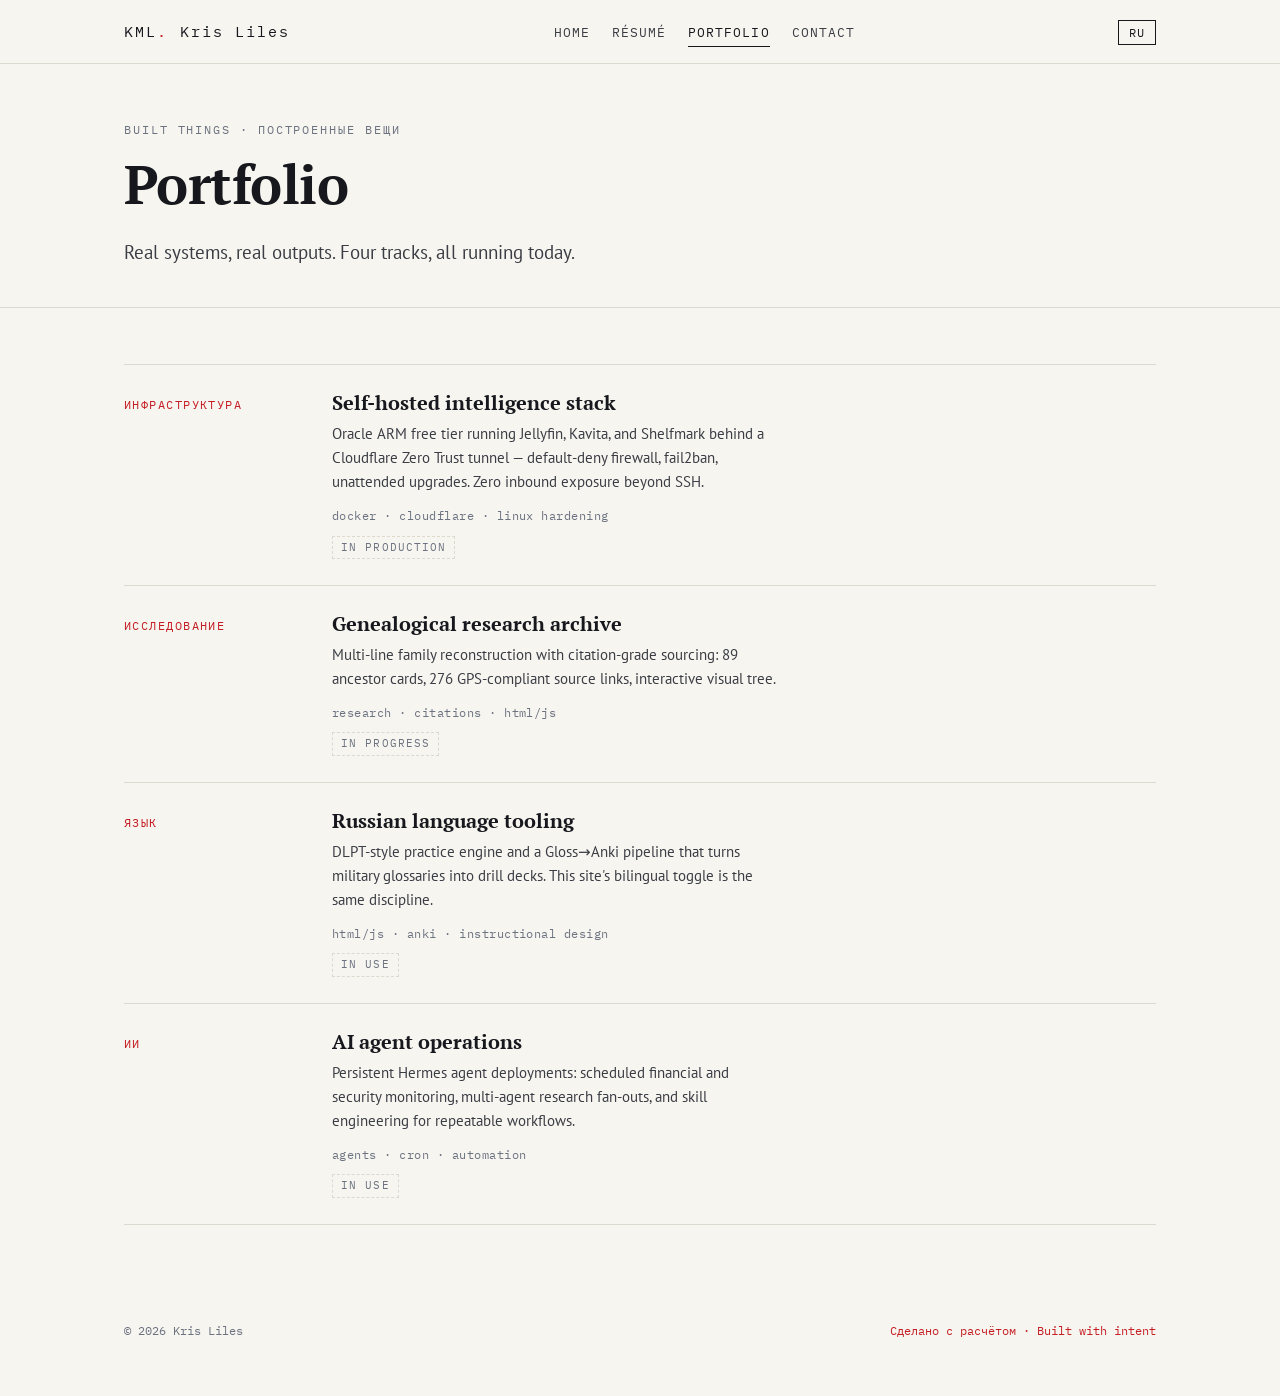
==== portfolio.html @ 501278f0 "Initial portfolio: bilingual EN/RU dossier, four pages" ====
<!DOCTYPE html>
<html lang="en">
<head>
  <meta charset="UTF-8">
  <meta name="viewport" content="width=device-width, initial-scale=1.0">
  <title>Portfolio — Kris Liles</title>
  <meta name="description" content="Portfolio of Kris Liles — self-hosted infrastructure, genealogical research, Russian language tooling, and AI agent operations.">
  <link rel="preconnect" href="https://fonts.googleapis.com">
  <link rel="preconnect" href="https://fonts.gstatic.com" crossorigin>
  <link href="https://fonts.googleapis.com/css2?family=IBM+Plex+Mono:wght@400;500&family=PT+Sans:wght@400;700&family=PT+Serif:ital,wght@0,400;0,700;1,400&display=swap" rel="stylesheet">
  <link rel="stylesheet" href="assets/style.css">
</head>
<body>
  <header class="site-head">
    <div class="wrap">
      <a class="logo" href="index.html">KML<span class="logo-red">.</span> <span data-i18n="logo.tag">Kris Liles</span></a>
      <nav class="main-nav">
        <a href="index.html" data-i18n="nav.home">Home</a>
        <a href="resume.html" data-i18n="nav.resume">Résumé</a>
        <a href="portfolio.html" class="active" data-i18n="nav.portfolio">Portfolio</a>
        <a href="contact.html" data-i18n="nav.contact">Contact</a>
      </nav>
      <button class="lang-toggle" aria-label="Switch language">RU</button>
    </div>
  </header>

  <section class="hero" style="padding: 56px 0 40px;">
    <div class="wrap">
      <p class="eyebrow" data-i18n="portfolio.eyebrow">Built things · Построенные вещи</p>
      <h1 data-i18n="portfolio.title">Portfolio</h1>
      <p class="lede" data-i18n="portfolio.lead">Real systems, real outputs. Four tracks, all running today.</p>
    </div>
  </section>

  <section class="section" style="border-bottom: none;">
    <div class="wrap">
      <div class="dossier">
        <div class="dossier-item">
          <div class="cat" data-i18n="pf.1.cat">Инфраструктура</div>
          <div>
            <h3 data-i18n="pf.1.t">Self-hosted intelligence stack</h3>
            <p class="desc" data-i18n="pf.1.d">Oracle ARM free tier running Jellyfin, Kavita, and Shelfmark behind a Cloudflare Zero Trust tunnel — default-deny firewall, fail2ban, unattended upgrades. Zero inbound exposure beyond SSH.</p>
            <p class="tags" data-i18n="pf.1.tags">docker · cloudflare · linux hardening</p>
            <span class="status" data-i18n="pf.1.status">In production</span>
          </div>
        </div>
        <div class="dossier-item">
          <div class="cat" data-i18n="pf.2.cat">Исследование</div>
          <div>
            <h3 data-i18n="pf.2.t">Genealogical research archive</h3>
            <p class="desc" data-i18n="pf.2.d">Multi-line family reconstruction with citation-grade sourcing: 89 ancestor cards, 276 GPS-compliant source links, interactive visual tree.</p>
            <p class="tags" data-i18n="pf.2.tags">research · citations · html/js</p>
            <span class="status" data-i18n="pf.2.status">In progress</span>
          </div>
        </div>
        <div class="dossier-item">
          <div class="cat" data-i18n="pf.3.cat">Язык</div>
          <div>
            <h3 data-i18n="pf.3.t">Russian language tooling</h3>
            <p class="desc" data-i18n="pf.3.d">DLPT-style practice engine and a Gloss→Anki pipeline that turns military glossaries into drill decks. This site's bilingual toggle is the same discipline.</p>
            <p class="tags" data-i18n="pf.3.tags">html/js · anki · instructional design</p>
            <span class="status" data-i18n="pf.3.status">In use</span>
          </div>
        </div>
        <div class="dossier-item">
          <div class="cat" data-i18n="pf.4.cat">ИИ</div>
          <div>
            <h3 data-i18n="pf.4.t">AI agent operations</h3>
            <p class="desc" data-i18n="pf.4.d">Persistent Hermes agent deployments: scheduled financial and security monitoring, multi-agent research fan-outs, and skill engineering for repeatable workflows.</p>
            <p class="tags" data-i18n="pf.4.tags">agents · cron · automation</p>
            <span class="status" data-i18n="pf.4.status">In use</span>
          </div>
        </div>
      </div>
    </div>
  </section>

  <footer class="site-foot">
    <div class="wrap" style="width: 100%; display: flex; justify-content: space-between; gap: 16px; flex-wrap: wrap;">
      <span data-i18n="foot.left">© 2026 Kris Liles</span>
      <span class="foot-ru" data-i18n="foot.right">Сделано с расчётом · Built with intent</span>
    </div>
  </footer>

  <script src="assets/app.js"></script>
</body>
</html>
---- assets/style.css ----
/* pyja.net — bilingual dossier
   Tokens: paper #F7F5F0 · ink #16181D · red #C41E24 · hairline #DDD9CE
   Type: PT Serif (display) · PT Sans (body) · IBM Plex Mono (labels) */

:root {
  --paper: #F7F5F0;
  --ink: #16181D;
  --ink-soft: #3A3D44;
  --red: #C41E24;
  --red-deep: #9A151A;
  --hairline: #DDD9CE;
  --steel: #6B7280;
  --blue: #1F3A93;
  --mono: "IBM Plex Mono", monospace;
  --serif: "PT Serif", Georgia, serif;
  --sans: "PT Sans", system-ui, sans-serif;
}

* { margin: 0; padding: 0; box-sizing: border-box; }

html { scroll-behavior: smooth; }

body {
  background: var(--paper);
  color: var(--ink);
  font-family: var(--sans);
  font-size: 17px;
  line-height: 1.6;
  transition: opacity 220ms ease;
}
body.switching { opacity: 0; }

a { color: var(--blue); text-decoration: underline; text-underline-offset: 3px; }
a:hover { color: var(--red-deep); }
a:focus-visible, button:focus-visible {
  outline: 2px solid var(--red);
  outline-offset: 3px;
}

.wrap { max-width: 1080px; margin: 0 auto; padding: 0 24px; }

/* ————— header ————— */
.site-head {
  border-bottom: 1px solid var(--hairline);
  padding: 20px 0 16px;
}
.site-head .wrap {
  display: flex;
  align-items: baseline;
  justify-content: space-between;
  gap: 16px;
  flex-wrap: wrap;
}
.logo {
  font-family: var(--mono);
  font-size: 15px;
  letter-spacing: 0.14em;
  color: var(--ink);
  text-decoration: none;
}
.logo .logo-red { color: var(--red); }
nav.main-nav { display: flex; gap: 22px; align-items: baseline; flex-wrap: wrap; }
nav.main-nav a {
  font-family: var(--mono);
  font-size: 13px;
  letter-spacing: 0.08em;
  text-transform: uppercase;
  text-decoration: none;
  color: var(--ink-soft);
  border-bottom: 1px solid transparent;
  padding-bottom: 2px;
}
nav.main-nav a:hover { color: var(--red-deep); border-color: var(--red); }
nav.main-nav a.active { color: var(--ink); border-color: var(--ink); }

.lang-toggle {
  font-family: var(--mono);
  font-size: 12px;
  letter-spacing: 0.08em;
  background: none;
  border: 1px solid var(--ink);
  padding: 4px 10px;
  cursor: pointer;
  color: var(--ink);
}
.lang-toggle:hover { background: var(--ink); color: var(--paper); }

/* ————— type ————— */
.eyebrow {
  font-family: var(--mono);
  font-size: 12px;
  letter-spacing: 0.16em;
  text-transform: uppercase;
  color: var(--steel);
  margin-bottom: 14px;
}
h1, h2, h3 { font-family: var(--serif); font-weight: 700; line-height: 1.15; color: var(--ink); }
h1 { font-size: clamp(34px, 5vw, 54px); letter-spacing: -0.01em; }
h2 { font-size: clamp(24px, 3vw, 32px); margin-bottom: 18px; }
h3 { font-size: 20px; }
p + p { margin-top: 12px; }

.marginalia {
  font-family: var(--mono);
  font-size: 12px;
  line-height: 1.9;
  color: var(--steel);
}
.marginalia b { color: var(--ink); font-weight: 500; }

/* ————— hero ————— */
.hero { padding: 72px 0 56px; border-bottom: 1px solid var(--hairline); }
.hero-grid {
  display: grid;
  grid-template-columns: minmax(0, 1fr) 240px;
  gap: 48px;
  align-items: end;
}
.hero h1 { margin-bottom: 22px; }
.hero .lede { font-size: 19px; max-width: 34em; color: var(--ink-soft); }
.hero .lede .ru-note { color: var(--steel); }
.hero-cta { margin-top: 34px; display: flex; gap: 18px; flex-wrap: wrap; }

.btn {
  display: inline-block;
  font-family: var(--mono);
  font-size: 13px;
  letter-spacing: 0.08em;
  text-transform: uppercase;
  text-decoration: none;
  border: 1px solid var(--ink);
  color: var(--ink);
  padding: 10px 18px;
}
.btn:hover { background: var(--ink); color: var(--paper); }
.btn.primary { background: var(--red); border-color: var(--red); color: #fff; }
.btn.primary:hover { background: var(--red-deep); border-color: var(--red-deep); }

/* ————— sections ————— */
.section { padding: 56px 0; border-bottom: 1px solid var(--hairline); }
.section-head {
  display: flex;
  align-items: baseline;
  gap: 18px;
  margin-bottom: 26px;
}
.section-head .sec-num {
  font-family: var(--mono);
  font-size: 12px;
  color: var(--red);
  letter-spacing: 0.1em;
}

/* instruments = hairline table rows, not cards */
.instruments { border-top: 1px solid var(--hairline); }
.instrument {
  display: grid;
  grid-template-columns: 200px minmax(0, 1fr) auto;
  gap: 24px;
  padding: 18px 0;
  border-bottom: 1px solid var(--hairline);
  align-items: baseline;
}
.instrument .k {
  font-family: var(--mono);
  font-size: 13px;
  letter-spacing: 0.06em;
  text-transform: uppercase;
  color: var(--ink);
}
.instrument .v { font-size: 15px; color: var(--ink-soft); }
.instrument .m { font-family: var(--mono); font-size: 12px; color: var(--red); text-align: right; }

/* ————— dossier rows (portfolio) ————— */
.dossier { border-top: 1px solid var(--hairline); }
.dossier-item {
  display: grid;
  grid-template-columns: 180px minmax(0, 1fr);
  gap: 28px;
  padding: 26px 0;
  border-bottom: 1px solid var(--hairline);
}
.dossier-item .cat {
  font-family: var(--mono);
  font-size: 12px;
  letter-spacing: 0.12em;
  text-transform: uppercase;
  color: var(--red);
  padding-top: 4px;
}
.dossier-item h3 { margin-bottom: 8px; }
.dossier-item .desc { font-size: 15px; color: var(--ink-soft); max-width: 56ch; }
.dossier-item .tags { margin-top: 12px; font-family: var(--mono); font-size: 12px; color: var(--steel); letter-spacing: 0.04em; }
.dossier-item .status {
  margin-top: 10px;
  font-family: var(--mono);
  font-size: 11px;
  text-transform: uppercase;
  letter-spacing: 0.1em;
  color: var(--steel);
  border: 1px dashed var(--hairline);
  display: inline-block;
  padding: 2px 8px;
}

/* ————— resume ————— */
.resume-section h3 { margin-bottom: 4px; }
.resume-section .meta { font-family: var(--mono); font-size: 12px; color: var(--steel); letter-spacing: 0.06em; margin-bottom: 10px; }
.resume-entry { padding: 22px 0; border-bottom: 1px solid var(--hairline); }
.resume-entry:last-child { border-bottom: none; }
.entry-head { display: flex; justify-content: space-between; gap: 16px; flex-wrap: wrap; align-items: baseline; }
.entry-head h4 { font-family: var(--serif); font-size: 18px; }
.entry-head .when { font-family: var(--mono); font-size: 12px; color: var(--steel); }
.entry-body { margin-top: 8px; font-size: 15px; color: var(--ink-soft); max-width: 60ch; }
.placeholder {
  font-family: var(--mono);
  font-size: 12px;
  letter-spacing: 0.08em;
  text-transform: uppercase;
  color: var(--red);
  border: 1px dashed var(--red);
  padding: 2px 8px;
  display: inline-block;
}

.skill-cols { display: grid; grid-template-columns: repeat(auto-fit, minmax(220px, 1fr)); gap: 32px; }
.skill-cols h4 { font-family: var(--mono); font-size: 13px; letter-spacing: 0.1em; text-transform: uppercase; color: var(--ink); margin-bottom: 10px; }
.skill-cols ul { list-style: none; }
.skill-cols li { font-size: 15px; padding: 3px 0; border-bottom: 1px dotted var(--hairline); color: var(--ink-soft); }

/* ————— contact ————— */
.contact-row {
  display: grid;
  grid-template-columns: 160px minmax(0, 1fr);
  gap: 24px;
  padding: 16px 0;
  border-bottom: 1px solid var(--hairline);
}
.contact-row .k { font-family: var(--mono); font-size: 13px; letter-spacing: 0.08em; text-transform: uppercase; }

/* ————— footer ————— */
.site-foot {
  padding: 40px 0 56px;
  font-family: var(--mono);
  font-size: 12px;
  color: var(--steel);
  display: flex;
  justify-content: space-between;
  gap: 16px;
  flex-wrap: wrap;
}
.site-foot .foot-ru { color: var(--red); }

/* ————— responsive ————— */
@media (max-width: 760px) {
  .hero-grid { grid-template-columns: 1fr; gap: 28px; }
  .instrument { grid-template-columns: 1fr; gap: 6px; }
  .instrument .m { text-align: left; }
  .dossier-item { grid-template-columns: 1fr; gap: 8px; }
  .contact-row { grid-template-columns: 1fr; gap: 4px; }
  .section { padding: 44px 0; }
  .hero { padding: 52px 0 44px; }
}

@media (prefers-reduced-motion: reduce) {
  html { scroll-behavior: auto; }
  body { transition: none; }
}
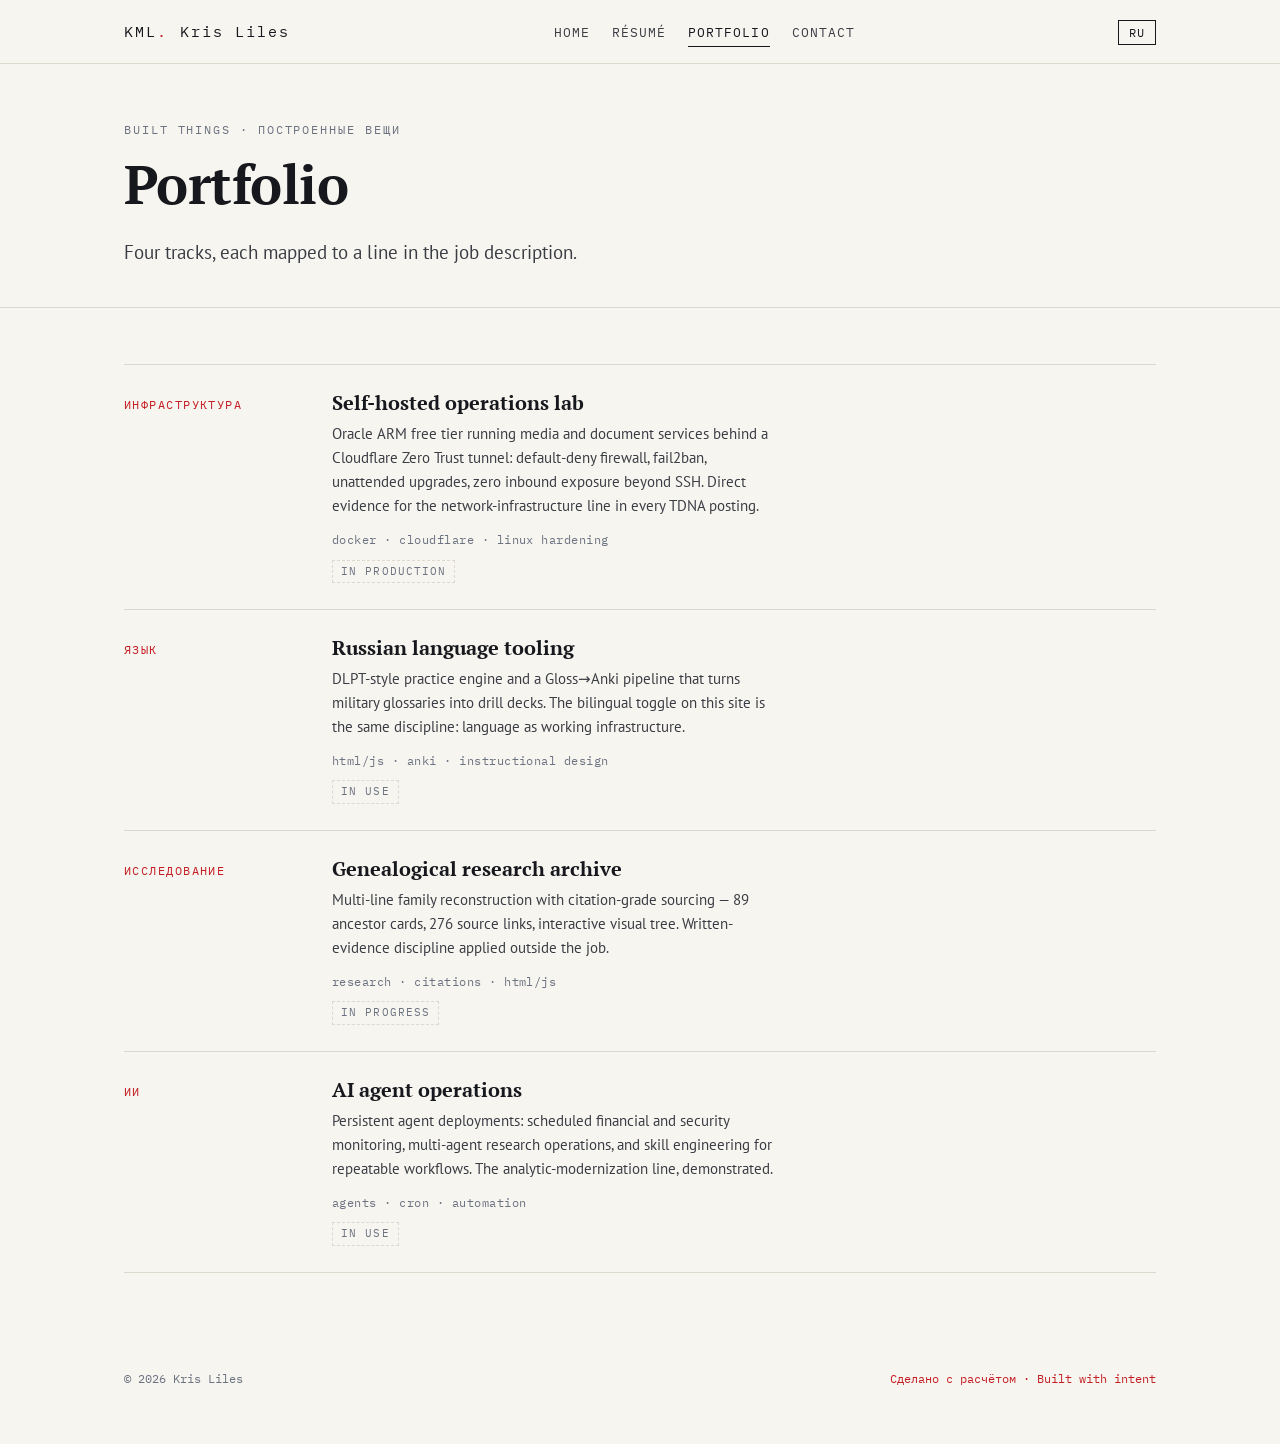
==== commit 7310c2b7: "v2: market-mapped content — TDNA + cryptologic language analyst job-posting vocabulary, constructivi" ====
--- a/portfolio.html
+++ b/portfolio.html
@@ -4,7 +4,7 @@
   <meta charset="UTF-8">
   <meta name="viewport" content="width=device-width, initial-scale=1.0">
   <title>Portfolio — Kris Liles</title>
-  <meta name="description" content="Portfolio of Kris Liles — self-hosted infrastructure, genealogical research, Russian language tooling, and AI agent operations.">
+  <meta name="description" content="Portfolio of Kris Liles — self-hosted operations lab, Russian language tooling, genealogical research, and AI agent operations.">
   <link rel="preconnect" href="https://fonts.googleapis.com">
   <link rel="preconnect" href="https://fonts.gstatic.com" crossorigin>
   <link href="https://fonts.googleapis.com/css2?family=IBM+Plex+Mono:wght@400;500&family=PT+Sans:wght@400;700&family=PT+Serif:ital,wght@0,400;0,700;1,400&display=swap" rel="stylesheet">
@@ -28,7 +28,7 @@
     <div class="wrap">
       <p class="eyebrow" data-i18n="portfolio.eyebrow">Built things · Построенные вещи</p>
       <h1 data-i18n="portfolio.title">Portfolio</h1>
-      <p class="lede" data-i18n="portfolio.lead">Real systems, real outputs. Four tracks, all running today.</p>
+      <p class="lede" data-i18n="portfolio.lead">Four tracks, each mapped to a line in the job description.</p>
     </div>
   </section>
 
@@ -38,35 +38,35 @@
         <div class="dossier-item">
           <div class="cat" data-i18n="pf.1.cat">Инфраструктура</div>
           <div>
-            <h3 data-i18n="pf.1.t">Self-hosted intelligence stack</h3>
-            <p class="desc" data-i18n="pf.1.d">Oracle ARM free tier running Jellyfin, Kavita, and Shelfmark behind a Cloudflare Zero Trust tunnel — default-deny firewall, fail2ban, unattended upgrades. Zero inbound exposure beyond SSH.</p>
+            <h3 data-i18n="pf.1.t">Self-hosted operations lab</h3>
+            <p class="desc" data-i18n="pf.1.d">Oracle ARM free tier running media and document services behind a Cloudflare Zero Trust tunnel: default-deny firewall, fail2ban, unattended upgrades, zero inbound exposure beyond SSH. Direct evidence for the network-infrastructure line in every TDNA posting.</p>
             <p class="tags" data-i18n="pf.1.tags">docker · cloudflare · linux hardening</p>
             <span class="status" data-i18n="pf.1.status">In production</span>
           </div>
         </div>
         <div class="dossier-item">
-          <div class="cat" data-i18n="pf.2.cat">Исследование</div>
+          <div class="cat" data-i18n="pf.2.cat">Язык</div>
           <div>
-            <h3 data-i18n="pf.2.t">Genealogical research archive</h3>
-            <p class="desc" data-i18n="pf.2.d">Multi-line family reconstruction with citation-grade sourcing: 89 ancestor cards, 276 GPS-compliant source links, interactive visual tree.</p>
-            <p class="tags" data-i18n="pf.2.tags">research · citations · html/js</p>
-            <span class="status" data-i18n="pf.2.status">In progress</span>
+            <h3 data-i18n="pf.2.t">Russian language tooling</h3>
+            <p class="desc" data-i18n="pf.2.d">DLPT-style practice engine and a Gloss→Anki pipeline that turns military glossaries into drill decks. The bilingual toggle on this site is the same discipline: language as working infrastructure.</p>
+            <p class="tags" data-i18n="pf.2.tags">html/js · anki · instructional design</p>
+            <span class="status" data-i18n="pf.2.status">In use</span>
           </div>
         </div>
         <div class="dossier-item">
-          <div class="cat" data-i18n="pf.3.cat">Язык</div>
+          <div class="cat" data-i18n="pf.3.cat">Исследование</div>
           <div>
-            <h3 data-i18n="pf.3.t">Russian language tooling</h3>
-            <p class="desc" data-i18n="pf.3.d">DLPT-style practice engine and a Gloss→Anki pipeline that turns military glossaries into drill decks. This site's bilingual toggle is the same discipline.</p>
-            <p class="tags" data-i18n="pf.3.tags">html/js · anki · instructional design</p>
-            <span class="status" data-i18n="pf.3.status">In use</span>
+            <h3 data-i18n="pf.3.t">Genealogical research archive</h3>
+            <p class="desc" data-i18n="pf.3.d">Multi-line family reconstruction with citation-grade sourcing — 89 ancestor cards, 276 source links, interactive visual tree. Written-evidence discipline applied outside the job.</p>
+            <p class="tags" data-i18n="pf.3.tags">research · citations · html/js</p>
+            <span class="status" data-i18n="pf.3.status">In progress</span>
           </div>
         </div>
         <div class="dossier-item">
           <div class="cat" data-i18n="pf.4.cat">ИИ</div>
           <div>
             <h3 data-i18n="pf.4.t">AI agent operations</h3>
-            <p class="desc" data-i18n="pf.4.d">Persistent Hermes agent deployments: scheduled financial and security monitoring, multi-agent research fan-outs, and skill engineering for repeatable workflows.</p>
+            <p class="desc" data-i18n="pf.4.d">Persistent agent deployments: scheduled financial and security monitoring, multi-agent research operations, and skill engineering for repeatable workflows. The analytic-modernization line, demonstrated.</p>
             <p class="tags" data-i18n="pf.4.tags">agents · cron · automation</p>
             <span class="status" data-i18n="pf.4.status">In use</span>
           </div>
--- a/assets/style.css
+++ b/assets/style.css
@@ -1,4 +1,4 @@
-/* pyja.net — bilingual dossier
+/* pyja.net — bilingual dossier, v2 (market-mapped)
    Tokens: paper #F7F5F0 · ink #16181D · red #C41E24 · hairline #DDD9CE
    Type: PT Serif (display) · PT Sans (body) · IBM Plex Mono (labels) */
 
@@ -100,14 +100,6 @@
 h3 { font-size: 20px; }
 p + p { margin-top: 12px; }
 
-.marginalia {
-  font-family: var(--mono);
-  font-size: 12px;
-  line-height: 1.9;
-  color: var(--steel);
-}
-.marginalia b { color: var(--ink); font-weight: 500; }
-
 /* ————— hero ————— */
 .hero { padding: 72px 0 56px; border-bottom: 1px solid var(--hairline); }
 .hero-grid {
@@ -118,8 +110,19 @@
 }
 .hero h1 { margin-bottom: 22px; }
 .hero .lede { font-size: 19px; max-width: 34em; color: var(--ink-soft); }
-.hero .lede .ru-note { color: var(--steel); }
+.hero .lede.ru-note { color: var(--steel); font-style: italic; }
 .hero-cta { margin-top: 34px; display: flex; gap: 18px; flex-wrap: wrap; }
+
+/* constructivist red field — the one bold move */
+.red-panel {
+  background: var(--red);
+  color: #fff;
+  padding: 20px 18px;
+  font-family: var(--mono);
+  font-size: 12px;
+  line-height: 2;
+}
+.red-panel b { font-weight: 500; color: #fff; }
 
 .btn {
   display: inline-block;
@@ -205,13 +208,14 @@
 
 /* ————— resume ————— */
 .resume-section h3 { margin-bottom: 4px; }
-.resume-section .meta { font-family: var(--mono); font-size: 12px; color: var(--steel); letter-spacing: 0.06em; margin-bottom: 10px; }
 .resume-entry { padding: 22px 0; border-bottom: 1px solid var(--hairline); }
 .resume-entry:last-child { border-bottom: none; }
 .entry-head { display: flex; justify-content: space-between; gap: 16px; flex-wrap: wrap; align-items: baseline; }
 .entry-head h4 { font-family: var(--serif); font-size: 18px; }
 .entry-head .when { font-family: var(--mono); font-size: 12px; color: var(--steel); }
 .entry-body { margin-top: 8px; font-size: 15px; color: var(--ink-soft); max-width: 60ch; }
+.entry-body ul { margin-top: 8px; padding-left: 20px; }
+.entry-body li { margin-bottom: 6px; }
 .placeholder {
   font-family: var(--mono);
   font-size: 12px;
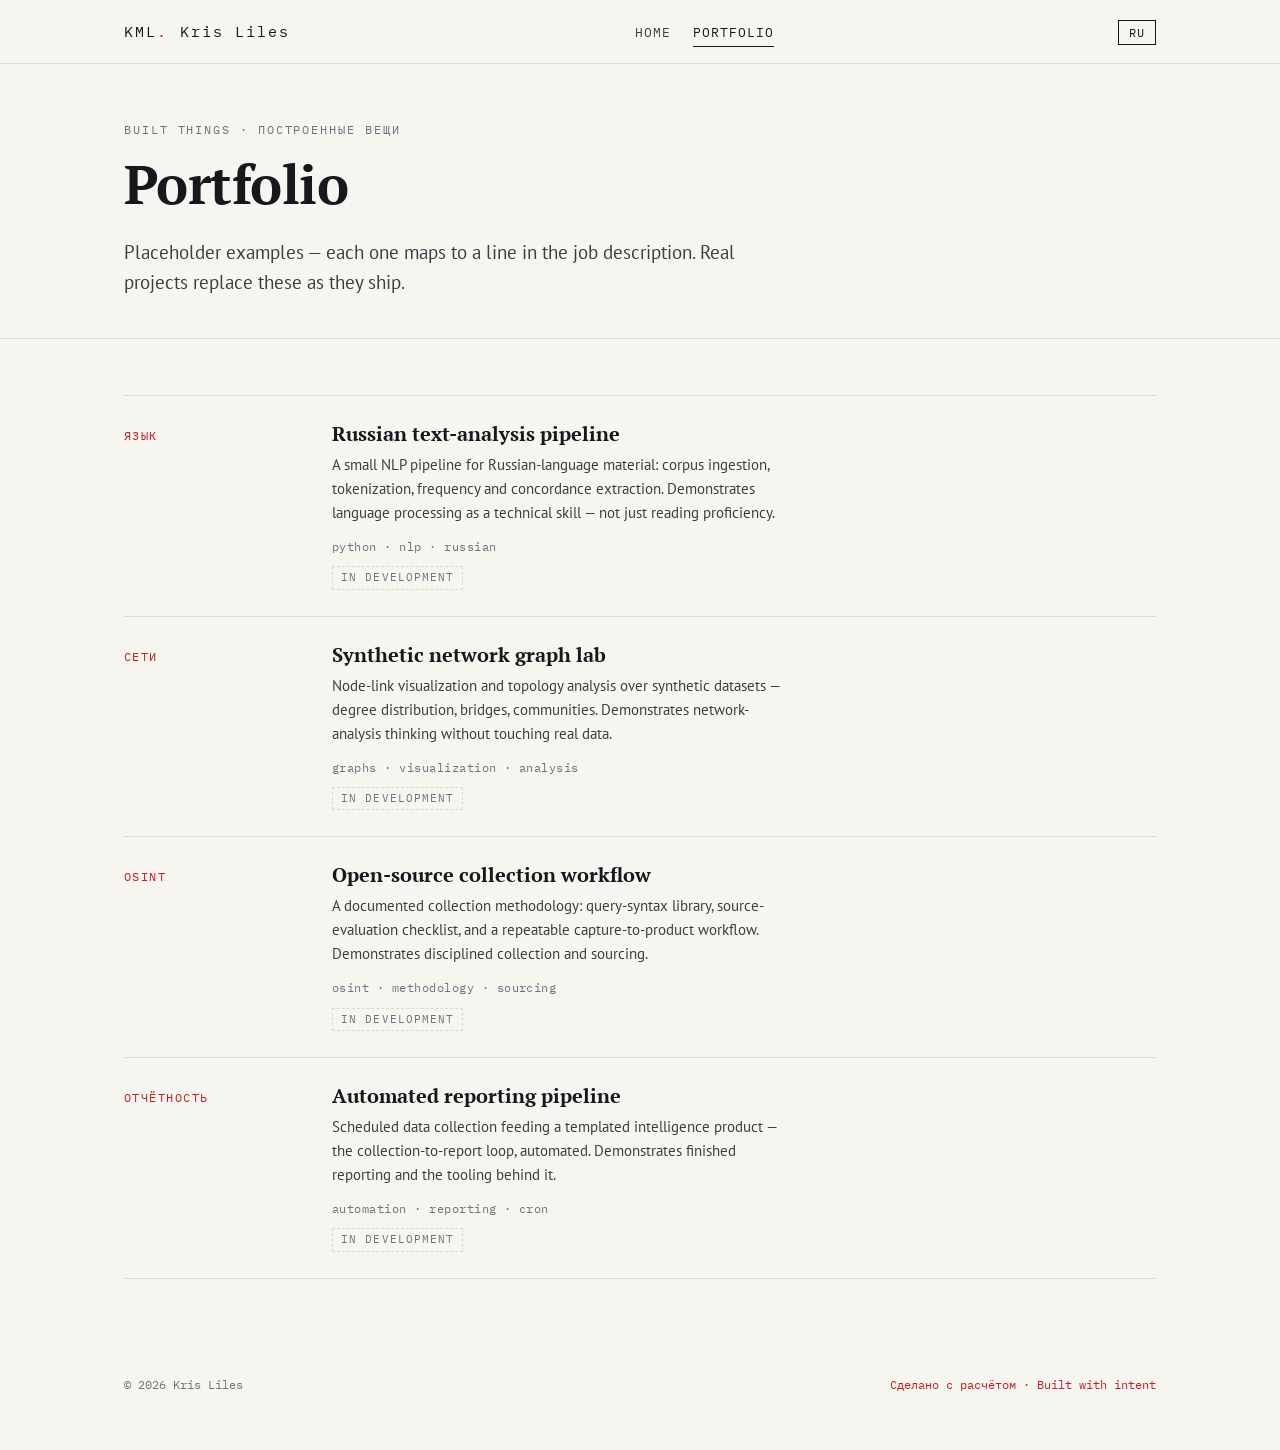
==== commit f0c24380: "v3: two-page structure — résumé+contact merged into home, portfolio becomes placeholder examples map" ====
--- a/portfolio.html
+++ b/portfolio.html
@@ -4,7 +4,7 @@
   <meta charset="UTF-8">
   <meta name="viewport" content="width=device-width, initial-scale=1.0">
   <title>Portfolio — Kris Liles</title>
-  <meta name="description" content="Portfolio of Kris Liles — self-hosted operations lab, Russian language tooling, genealogical research, and AI agent operations.">
+  <meta name="description" content="Portfolio of Kris Liles — language processing, network analysis, OSINT methodology, and reporting automation.">
   <link rel="preconnect" href="https://fonts.googleapis.com">
   <link rel="preconnect" href="https://fonts.gstatic.com" crossorigin>
   <link href="https://fonts.googleapis.com/css2?family=IBM+Plex+Mono:wght@400;500&family=PT+Sans:wght@400;700&family=PT+Serif:ital,wght@0,400;0,700;1,400&display=swap" rel="stylesheet">
@@ -16,9 +16,7 @@
       <a class="logo" href="index.html">KML<span class="logo-red">.</span> <span data-i18n="logo.tag">Kris Liles</span></a>
       <nav class="main-nav">
         <a href="index.html" data-i18n="nav.home">Home</a>
-        <a href="resume.html" data-i18n="nav.resume">Résumé</a>
         <a href="portfolio.html" class="active" data-i18n="nav.portfolio">Portfolio</a>
-        <a href="contact.html" data-i18n="nav.contact">Contact</a>
       </nav>
       <button class="lang-toggle" aria-label="Switch language">RU</button>
     </div>
@@ -28,7 +26,7 @@
     <div class="wrap">
       <p class="eyebrow" data-i18n="portfolio.eyebrow">Built things · Построенные вещи</p>
       <h1 data-i18n="portfolio.title">Portfolio</h1>
-      <p class="lede" data-i18n="portfolio.lead">Four tracks, each mapped to a line in the job description.</p>
+      <p class="lede" data-i18n="portfolio.lead">Placeholder examples — each one maps to a line in the job description. Real projects replace these as they ship.</p>
     </div>
   </section>
 
@@ -36,39 +34,39 @@
     <div class="wrap">
       <div class="dossier">
         <div class="dossier-item">
-          <div class="cat" data-i18n="pf.1.cat">Инфраструктура</div>
+          <div class="cat" data-i18n="pf.1.cat">Язык</div>
           <div>
-            <h3 data-i18n="pf.1.t">Self-hosted operations lab</h3>
-            <p class="desc" data-i18n="pf.1.d">Oracle ARM free tier running media and document services behind a Cloudflare Zero Trust tunnel: default-deny firewall, fail2ban, unattended upgrades, zero inbound exposure beyond SSH. Direct evidence for the network-infrastructure line in every TDNA posting.</p>
-            <p class="tags" data-i18n="pf.1.tags">docker · cloudflare · linux hardening</p>
-            <span class="status" data-i18n="pf.1.status">In production</span>
+            <h3 data-i18n="pf.1.t">Russian text-analysis pipeline</h3>
+            <p class="desc" data-i18n="pf.1.d">A small NLP pipeline for Russian-language material: corpus ingestion, tokenization, frequency and concordance extraction. Demonstrates language processing as a technical skill — not just reading proficiency.</p>
+            <p class="tags" data-i18n="pf.1.tags">python · nlp · russian</p>
+            <span class="status" data-i18n="pf.1.status">In development</span>
           </div>
         </div>
         <div class="dossier-item">
-          <div class="cat" data-i18n="pf.2.cat">Язык</div>
+          <div class="cat" data-i18n="pf.2.cat">Сети</div>
           <div>
-            <h3 data-i18n="pf.2.t">Russian language tooling</h3>
-            <p class="desc" data-i18n="pf.2.d">DLPT-style practice engine and a Gloss→Anki pipeline that turns military glossaries into drill decks. The bilingual toggle on this site is the same discipline: language as working infrastructure.</p>
-            <p class="tags" data-i18n="pf.2.tags">html/js · anki · instructional design</p>
-            <span class="status" data-i18n="pf.2.status">In use</span>
+            <h3 data-i18n="pf.2.t">Synthetic network graph lab</h3>
+            <p class="desc" data-i18n="pf.2.d">Node-link visualization and topology analysis over synthetic datasets — degree distribution, bridges, communities. Demonstrates network-analysis thinking without touching real data.</p>
+            <p class="tags" data-i18n="pf.2.tags">graphs · visualization · analysis</p>
+            <span class="status" data-i18n="pf.2.status">In development</span>
           </div>
         </div>
         <div class="dossier-item">
-          <div class="cat" data-i18n="pf.3.cat">Исследование</div>
+          <div class="cat" data-i18n="pf.3.cat">OSINT</div>
           <div>
-            <h3 data-i18n="pf.3.t">Genealogical research archive</h3>
-            <p class="desc" data-i18n="pf.3.d">Multi-line family reconstruction with citation-grade sourcing — 89 ancestor cards, 276 source links, interactive visual tree. Written-evidence discipline applied outside the job.</p>
-            <p class="tags" data-i18n="pf.3.tags">research · citations · html/js</p>
-            <span class="status" data-i18n="pf.3.status">In progress</span>
+            <h3 data-i18n="pf.3.t">Open-source collection workflow</h3>
+            <p class="desc" data-i18n="pf.3.d">A documented collection methodology: query-syntax library, source-evaluation checklist, and a repeatable capture-to-product workflow. Demonstrates disciplined collection and sourcing.</p>
+            <p class="tags" data-i18n="pf.3.tags">osint · methodology · sourcing</p>
+            <span class="status" data-i18n="pf.3.status">In development</span>
           </div>
         </div>
         <div class="dossier-item">
-          <div class="cat" data-i18n="pf.4.cat">ИИ</div>
+          <div class="cat" data-i18n="pf.4.cat">Отчётность</div>
           <div>
-            <h3 data-i18n="pf.4.t">AI agent operations</h3>
-            <p class="desc" data-i18n="pf.4.d">Persistent agent deployments: scheduled financial and security monitoring, multi-agent research operations, and skill engineering for repeatable workflows. The analytic-modernization line, demonstrated.</p>
-            <p class="tags" data-i18n="pf.4.tags">agents · cron · automation</p>
-            <span class="status" data-i18n="pf.4.status">In use</span>
+            <h3 data-i18n="pf.4.t">Automated reporting pipeline</h3>
+            <p class="desc" data-i18n="pf.4.d">Scheduled data collection feeding a templated intelligence product — the collection-to-report loop, automated. Demonstrates finished reporting and the tooling behind it.</p>
+            <p class="tags" data-i18n="pf.4.tags">automation · reporting · cron</p>
+            <span class="status" data-i18n="pf.4.status">In development</span>
           </div>
         </div>
       </div>
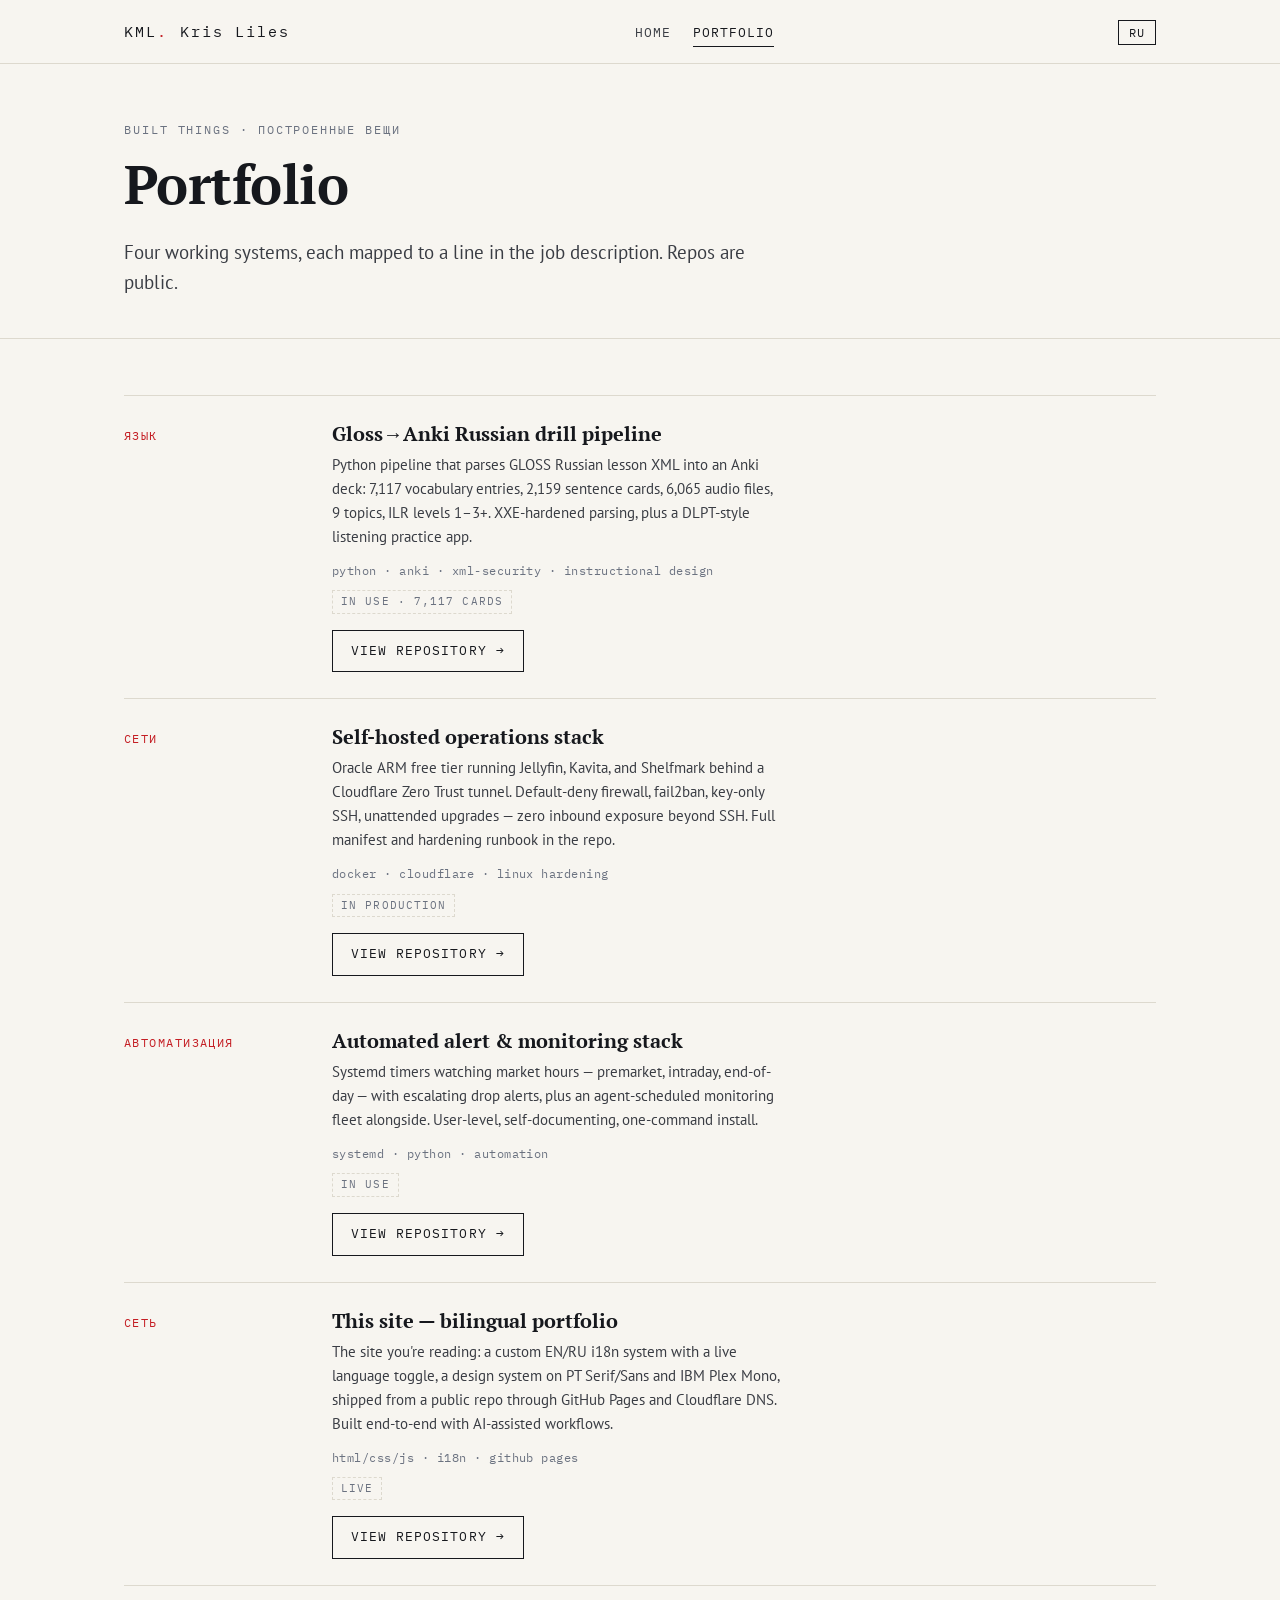
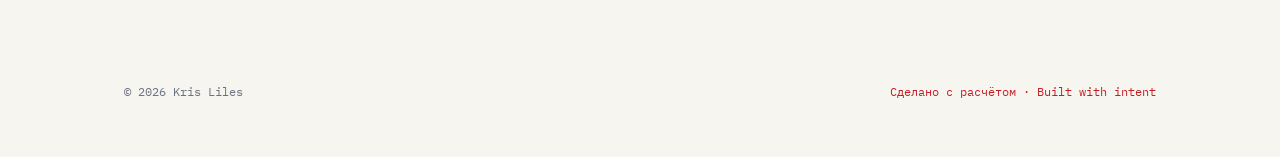
==== commit 5d2f2ff0: "v8: real portfolio — 4 public repos (Russian drill pipeline, infra manifest, alert stack, this site)" ====
--- a/portfolio.html
+++ b/portfolio.html
@@ -4,7 +4,8 @@
   <meta charset="UTF-8">
   <meta name="viewport" content="width=device-width, initial-scale=1.0">
   <title>Portfolio — Kris Liles</title>
-  <meta name="description" content="Portfolio of Kris Liles — language processing, network analysis, OSINT methodology, and reporting automation.">
+  <meta name="description" content="Portfolio of Kris Liles — Russian drill pipeline, self-hosted operations stack, automated alerting, and this bilingual site.">
+  <link rel="icon" href="data:image/svg+xml,%3Csvg xmlns='http://www.w3.org/2000/svg' viewBox='0 0 64 64'%3E%3Crect width='64' height='64' fill='%23C41E24'/%3E%3Ctext x='32' y='43' font-family='monospace' font-size='26' fill='%23fff' text-anchor='middle'%3EKML%3C/text%3E%3C/svg%3E">
   <link rel="preconnect" href="https://fonts.googleapis.com">
   <link rel="preconnect" href="https://fonts.gstatic.com" crossorigin>
   <link href="https://fonts.googleapis.com/css2?family=IBM+Plex+Mono:wght@400;500&family=PT+Sans:wght@400;700&family=PT+Serif:ital,wght@0,400;0,700;1,400&display=swap" rel="stylesheet">
@@ -26,7 +27,7 @@
     <div class="wrap">
       <p class="eyebrow" data-i18n="portfolio.eyebrow">Built things · Построенные вещи</p>
       <h1 data-i18n="portfolio.title">Portfolio</h1>
-      <p class="lede" data-i18n="portfolio.lead">Placeholder examples — each one maps to a line in the job description. Real projects replace these as they ship.</p>
+      <p class="lede" data-i18n="portfolio.lead">Four working systems, each mapped to a line in the job description. Repos are public.</p>
     </div>
   </section>
 
@@ -36,37 +37,41 @@
         <div class="dossier-item">
           <div class="cat" data-i18n="pf.1.cat">Язык</div>
           <div>
-            <h3 data-i18n="pf.1.t">Russian text-analysis pipeline</h3>
-            <p class="desc" data-i18n="pf.1.d">A small NLP pipeline for Russian-language material: corpus ingestion, tokenization, frequency and concordance extraction. Demonstrates language processing as a technical skill — not just reading proficiency.</p>
-            <p class="tags" data-i18n="pf.1.tags">python · nlp · russian</p>
-            <span class="status" data-i18n="pf.1.status">In development</span>
+            <h3 data-i18n="pf.1.t">Gloss→Anki Russian drill pipeline</h3>
+            <p class="desc" data-i18n="pf.1.d">Python pipeline that parses GLOSS Russian lesson XML into an Anki deck: 7,117 vocabulary entries, 2,159 sentence cards, 6,065 audio files, 9 topics, ILR levels 1–3+. XXE-hardened parsing, plus a DLPT-style listening practice app.</p>
+            <p class="tags" data-i18n="pf.1.tags">python · anki · xml-security · instructional design</p>
+            <span class="status" data-i18n="pf.1.status">In use · 7,117 cards</span>
+            <div style="margin-top: 16px;"><a class="btn" href="https://github.com/Able6803/russian-drill-pipeline"><span data-i18n="pf.repo.link">View repository →</span></a></div>
           </div>
         </div>
         <div class="dossier-item">
-          <div class="cat" data-i18n="pf.2.cat">Сети</div>
+          <div class="cat" data-i18n="pf.2.cat">Инфраструктура</div>
           <div>
-            <h3 data-i18n="pf.2.t">Synthetic network graph lab</h3>
-            <p class="desc" data-i18n="pf.2.d">Node-link visualization and topology analysis over synthetic datasets — degree distribution, bridges, communities. Demonstrates network-analysis thinking without touching real data.</p>
-            <p class="tags" data-i18n="pf.2.tags">graphs · visualization · analysis</p>
-            <span class="status" data-i18n="pf.2.status">In development</span>
+            <h3 data-i18n="pf.2.t">Self-hosted operations stack</h3>
+            <p class="desc" data-i18n="pf.2.d">Oracle ARM free tier running Jellyfin, Kavita, and Shelfmark behind a Cloudflare Zero Trust tunnel. Default-deny firewall, fail2ban, key-only SSH, unattended upgrades — zero inbound exposure beyond SSH. Full manifest and hardening runbook in the repo.</p>
+            <p class="tags" data-i18n="pf.2.tags">docker · cloudflare · linux hardening</p>
+            <span class="status" data-i18n="pf.2.status">In production</span>
+            <div style="margin-top: 16px;"><a class="btn" href="https://github.com/Able6803/selfhost-infra"><span data-i18n="pf.repo.link">View repository →</span></a></div>
           </div>
         </div>
         <div class="dossier-item">
-          <div class="cat" data-i18n="pf.3.cat">OSINT</div>
+          <div class="cat" data-i18n="pf.3.cat">Автоматизация</div>
           <div>
-            <h3 data-i18n="pf.3.t">Open-source collection workflow</h3>
-            <p class="desc" data-i18n="pf.3.d">A documented collection methodology: query-syntax library, source-evaluation checklist, and a repeatable capture-to-product workflow. Demonstrates disciplined collection and sourcing.</p>
-            <p class="tags" data-i18n="pf.3.tags">osint · methodology · sourcing</p>
-            <span class="status" data-i18n="pf.3.status">In development</span>
+            <h3 data-i18n="pf.3.t">Automated alert &amp; monitoring stack</h3>
+            <p class="desc" data-i18n="pf.3.d">Systemd timers watching market hours — premarket, intraday, end-of-day — with escalating drop alerts, plus an agent-scheduled monitoring fleet alongside. User-level, self-documenting, one-command install.</p>
+            <p class="tags" data-i18n="pf.3.tags">systemd · python · automation</p>
+            <span class="status" data-i18n="pf.3.status">In use</span>
+            <div style="margin-top: 16px;"><a class="btn" href="https://github.com/Able6803/voo-alerts"><span data-i18n="pf.repo.link">View repository →</span></a></div>
           </div>
         </div>
         <div class="dossier-item">
-          <div class="cat" data-i18n="pf.4.cat">Отчётность</div>
+          <div class="cat" data-i18n="pf.4.cat">Сеть</div>
           <div>
-            <h3 data-i18n="pf.4.t">Automated reporting pipeline</h3>
-            <p class="desc" data-i18n="pf.4.d">Scheduled data collection feeding a templated intelligence product — the collection-to-report loop, automated. Demonstrates finished reporting and the tooling behind it.</p>
-            <p class="tags" data-i18n="pf.4.tags">automation · reporting · cron</p>
-            <span class="status" data-i18n="pf.4.status">In development</span>
+            <h3 data-i18n="pf.4.t">This site — bilingual portfolio</h3>
+            <p class="desc" data-i18n="pf.4.d">The site you're reading: a custom EN/RU i18n system with a live language toggle, a design system on PT Serif/Sans and IBM Plex Mono, shipped from a public repo through GitHub Pages and Cloudflare DNS. Built end-to-end with AI-assisted workflows.</p>
+            <p class="tags" data-i18n="pf.4.tags">html/css/js · i18n · github pages</p>
+            <span class="status" data-i18n="pf.4.status">Live</span>
+            <div style="margin-top: 16px;"><a class="btn" href="https://github.com/Able6803/pyja-portfolio"><span data-i18n="pf.repo.link">View repository →</span></a></div>
           </div>
         </div>
       </div>
--- a/assets/style.css
+++ b/assets/style.css
@@ -255,6 +255,30 @@
 }
 .site-foot .foot-ru { color: var(--red); }
 
+/* soft skills glossary */
+.soft-grid {
+  display: grid;
+  grid-template-columns: repeat(2, 1fr);
+  column-gap: 56px;
+  border-top: 1px solid var(--hairline);
+}
+.soft-row {
+  display: grid;
+  grid-template-columns: 200px 1fr;
+  gap: 16px;
+  padding: 11px 0;
+  border-bottom: 1px dotted var(--hairline);
+  align-items: baseline;
+}
+.soft-row .sk {
+  font-family: var(--mono);
+  font-size: 12px;
+  letter-spacing: 0.05em;
+  text-transform: uppercase;
+  color: var(--ink);
+}
+.soft-row .ev { font-size: 14px; color: var(--ink-soft); }
+
 /* ————— responsive ————— */
 @media (max-width: 760px) {
   .hero-grid { grid-template-columns: 1fr; gap: 28px; }
@@ -262,6 +286,8 @@
   .instrument .m { text-align: left; }
   .dossier-item { grid-template-columns: 1fr; gap: 8px; }
   .contact-row { grid-template-columns: 1fr; gap: 4px; }
+  .soft-grid { grid-template-columns: 1fr; }
+  .soft-row { grid-template-columns: 1fr; gap: 2px; }
   .section { padding: 44px 0; }
   .hero { padding: 52px 0 44px; }
 }
@@ -270,3 +296,14 @@
   html { scroll-behavior: auto; }
   body { transition: none; }
 }
+
+/* ————— print (resume PDF) ————— */
+@media print {
+  .lang-toggle, .main-nav, .hero-cta, .site-foot, .btn { display: none !important; }
+  .hero { padding: 24px 0 16px; border-bottom: none; }
+  .section { padding: 22px 0; }
+  .red-panel { background: none; color: var(--ink); border: 1px solid var(--ink); }
+  body { font-size: 12pt; }
+  a { color: var(--ink); text-decoration: none; }
+  .wrap { max-width: none; padding: 0; }
+}
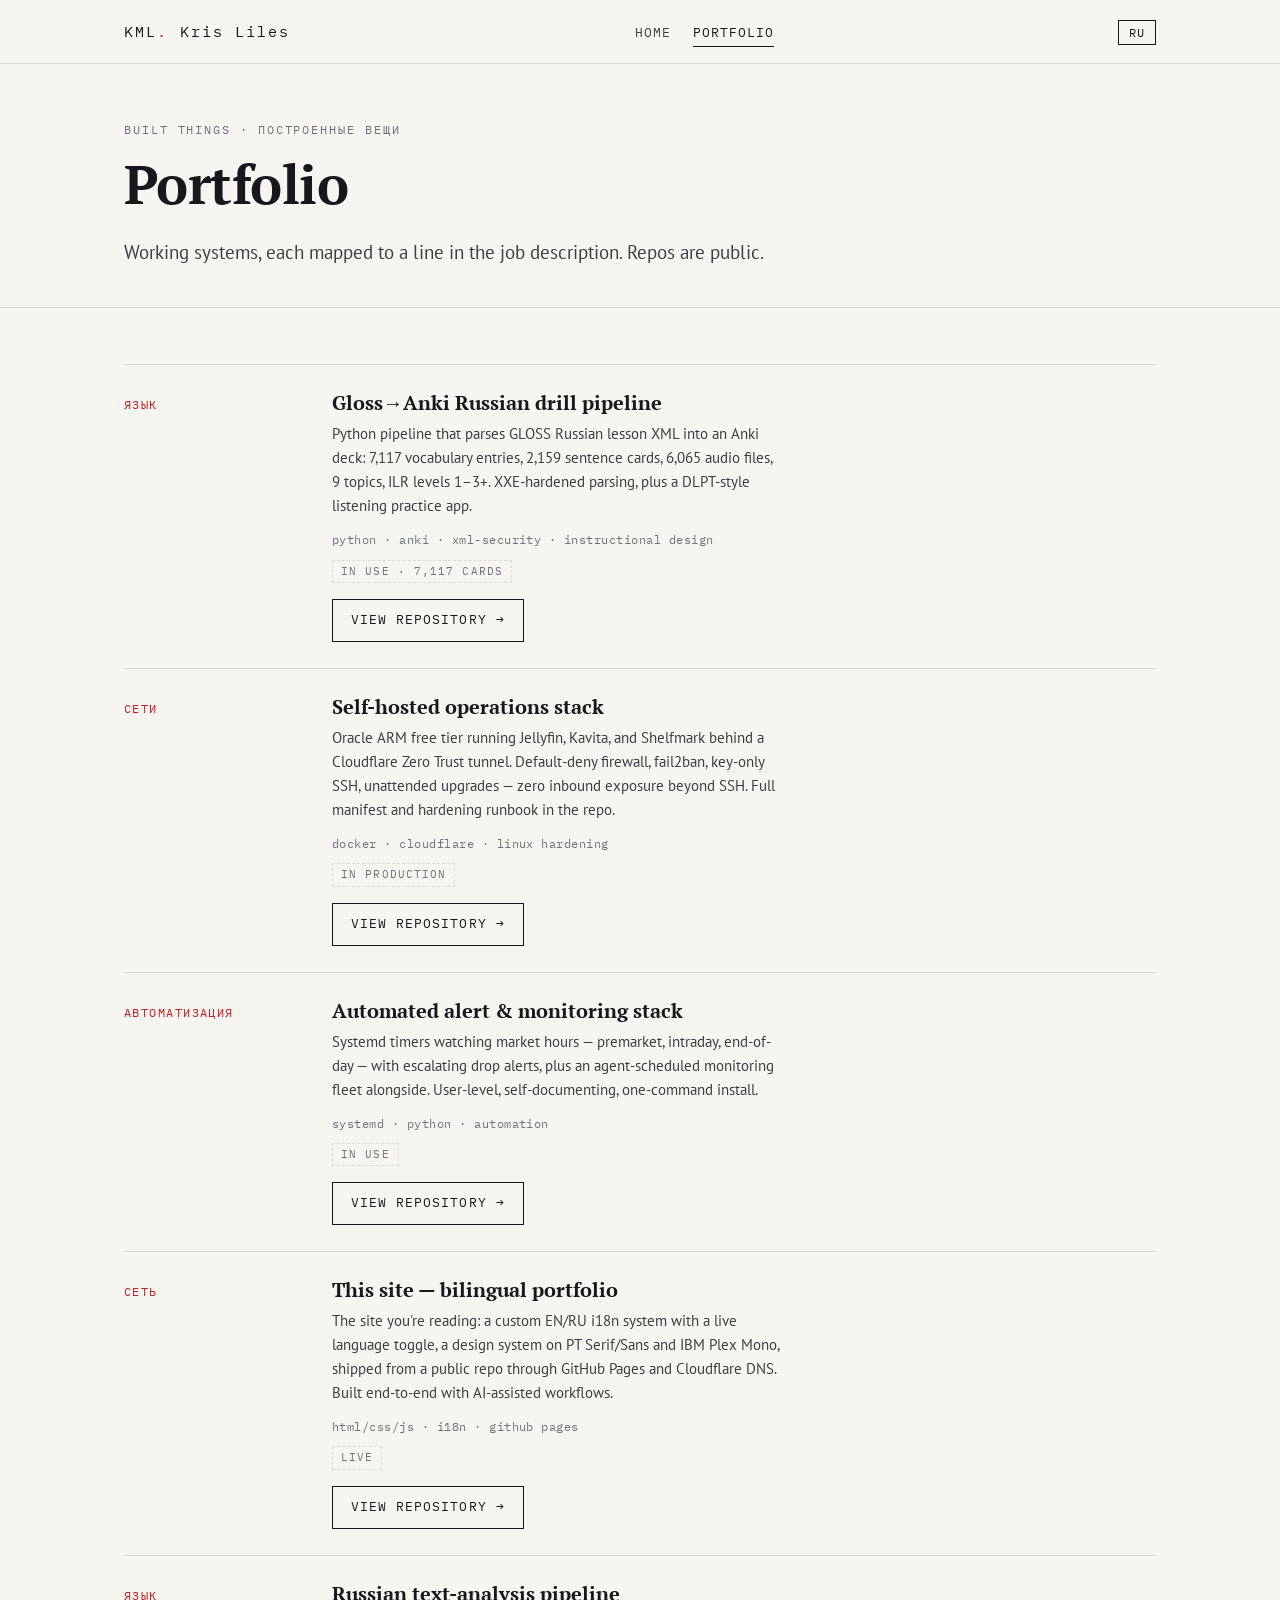
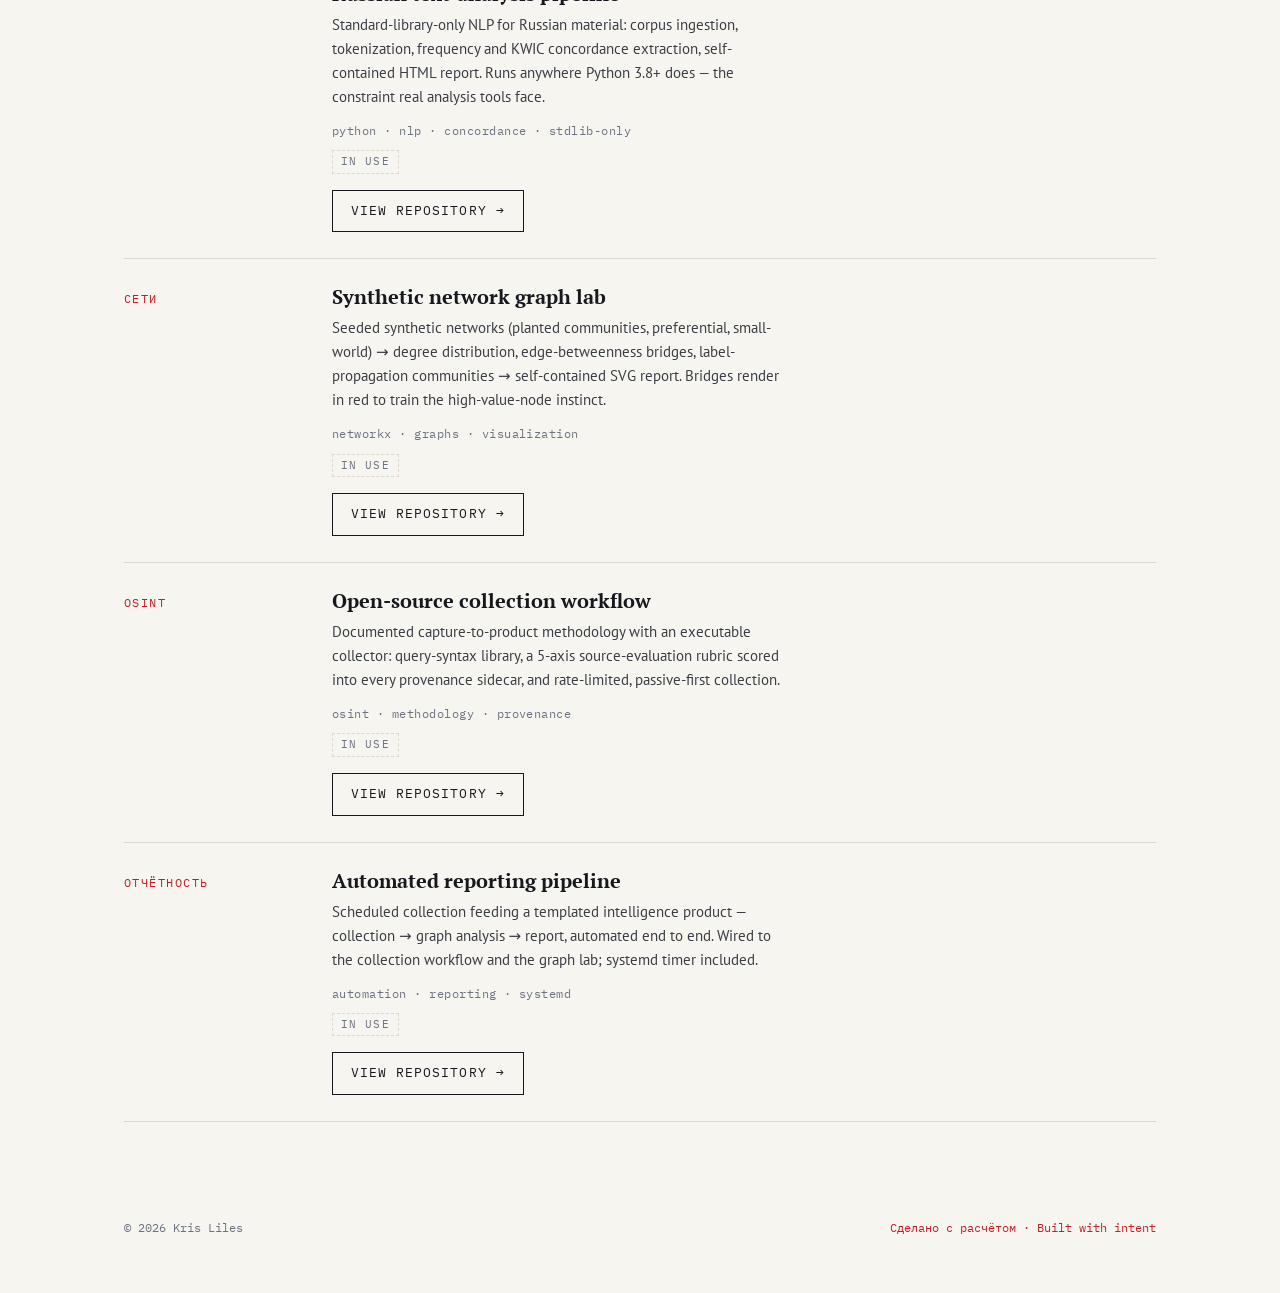
==== commit 1b4b8944: "v9: four new working projects — Russian text pipeline, network graph lab, OSINT collection workflow," ====
--- a/portfolio.html
+++ b/portfolio.html
@@ -74,6 +74,46 @@
             <div style="margin-top: 16px;"><a class="btn" href="https://github.com/Able6803/pyja-portfolio"><span data-i18n="pf.repo.link">View repository →</span></a></div>
           </div>
         </div>
+        <div class="dossier-item">
+          <div class="cat" data-i18n="pf.5.cat">Язык</div>
+          <div>
+            <h3 data-i18n="pf.5.t">Russian text-analysis pipeline</h3>
+            <p class="desc" data-i18n="pf.5.d">Standard-library-only NLP for Russian material: corpus ingestion, tokenization, frequency and KWIC concordance extraction, self-contained HTML report. Runs anywhere Python 3.8+ does — the constraint real analysis tools face.</p>
+            <p class="tags" data-i18n="pf.5.tags">python · nlp · concordance · stdlib-only</p>
+            <span class="status" data-i18n="pf.5.status">In use</span>
+            <div style="margin-top: 16px;"><a class="btn" href="https://github.com/Able6803/russian-text-pipeline"><span data-i18n="pf.repo.link">View repository →</span></a></div>
+          </div>
+        </div>
+        <div class="dossier-item">
+          <div class="cat" data-i18n="pf.6.cat">Сети</div>
+          <div>
+            <h3 data-i18n="pf.6.t">Synthetic network graph lab</h3>
+            <p class="desc" data-i18n="pf.6.d">Seeded synthetic networks (planted communities, preferential, small-world) → degree distribution, edge-betweenness bridges, label-propagation communities → self-contained SVG report. Bridges render in red to train the high-value-node instinct.</p>
+            <p class="tags" data-i18n="pf.6.tags">networkx · graphs · visualization</p>
+            <span class="status" data-i18n="pf.6.status">In use</span>
+            <div style="margin-top: 16px;"><a class="btn" href="https://github.com/Able6803/network-graph-lab"><span data-i18n="pf.repo.link">View repository →</span></a></div>
+          </div>
+        </div>
+        <div class="dossier-item">
+          <div class="cat" data-i18n="pf.7.cat">OSINT</div>
+          <div>
+            <h3 data-i18n="pf.7.t">Open-source collection workflow</h3>
+            <p class="desc" data-i18n="pf.7.d">Documented capture-to-product methodology with an executable collector: query-syntax library, a 5-axis source-evaluation rubric scored into every provenance sidecar, and rate-limited, passive-first collection.</p>
+            <p class="tags" data-i18n="pf.7.tags">osint · methodology · provenance</p>
+            <span class="status" data-i18n="pf.7.status">In use</span>
+            <div style="margin-top: 16px;"><a class="btn" href="https://github.com/Able6803/osint-collection-workflow"><span data-i18n="pf.repo.link">View repository →</span></a></div>
+          </div>
+        </div>
+        <div class="dossier-item">
+          <div class="cat" data-i18n="pf.8.cat">Отчётность</div>
+          <div>
+            <h3 data-i18n="pf.8.t">Automated reporting pipeline</h3>
+            <p class="desc" data-i18n="pf.8.d">Scheduled collection feeding a templated intelligence product — collection → graph analysis → report, automated end to end. Wired to the collection workflow and the graph lab; systemd timer included.</p>
+            <p class="tags" data-i18n="pf.8.tags">automation · reporting · systemd</p>
+            <span class="status" data-i18n="pf.8.status">In use</span>
+            <div style="margin-top: 16px;"><a class="btn" href="https://github.com/Able6803/reporting-pipeline"><span data-i18n="pf.repo.link">View repository →</span></a></div>
+          </div>
+        </div>
       </div>
     </div>
   </section>
